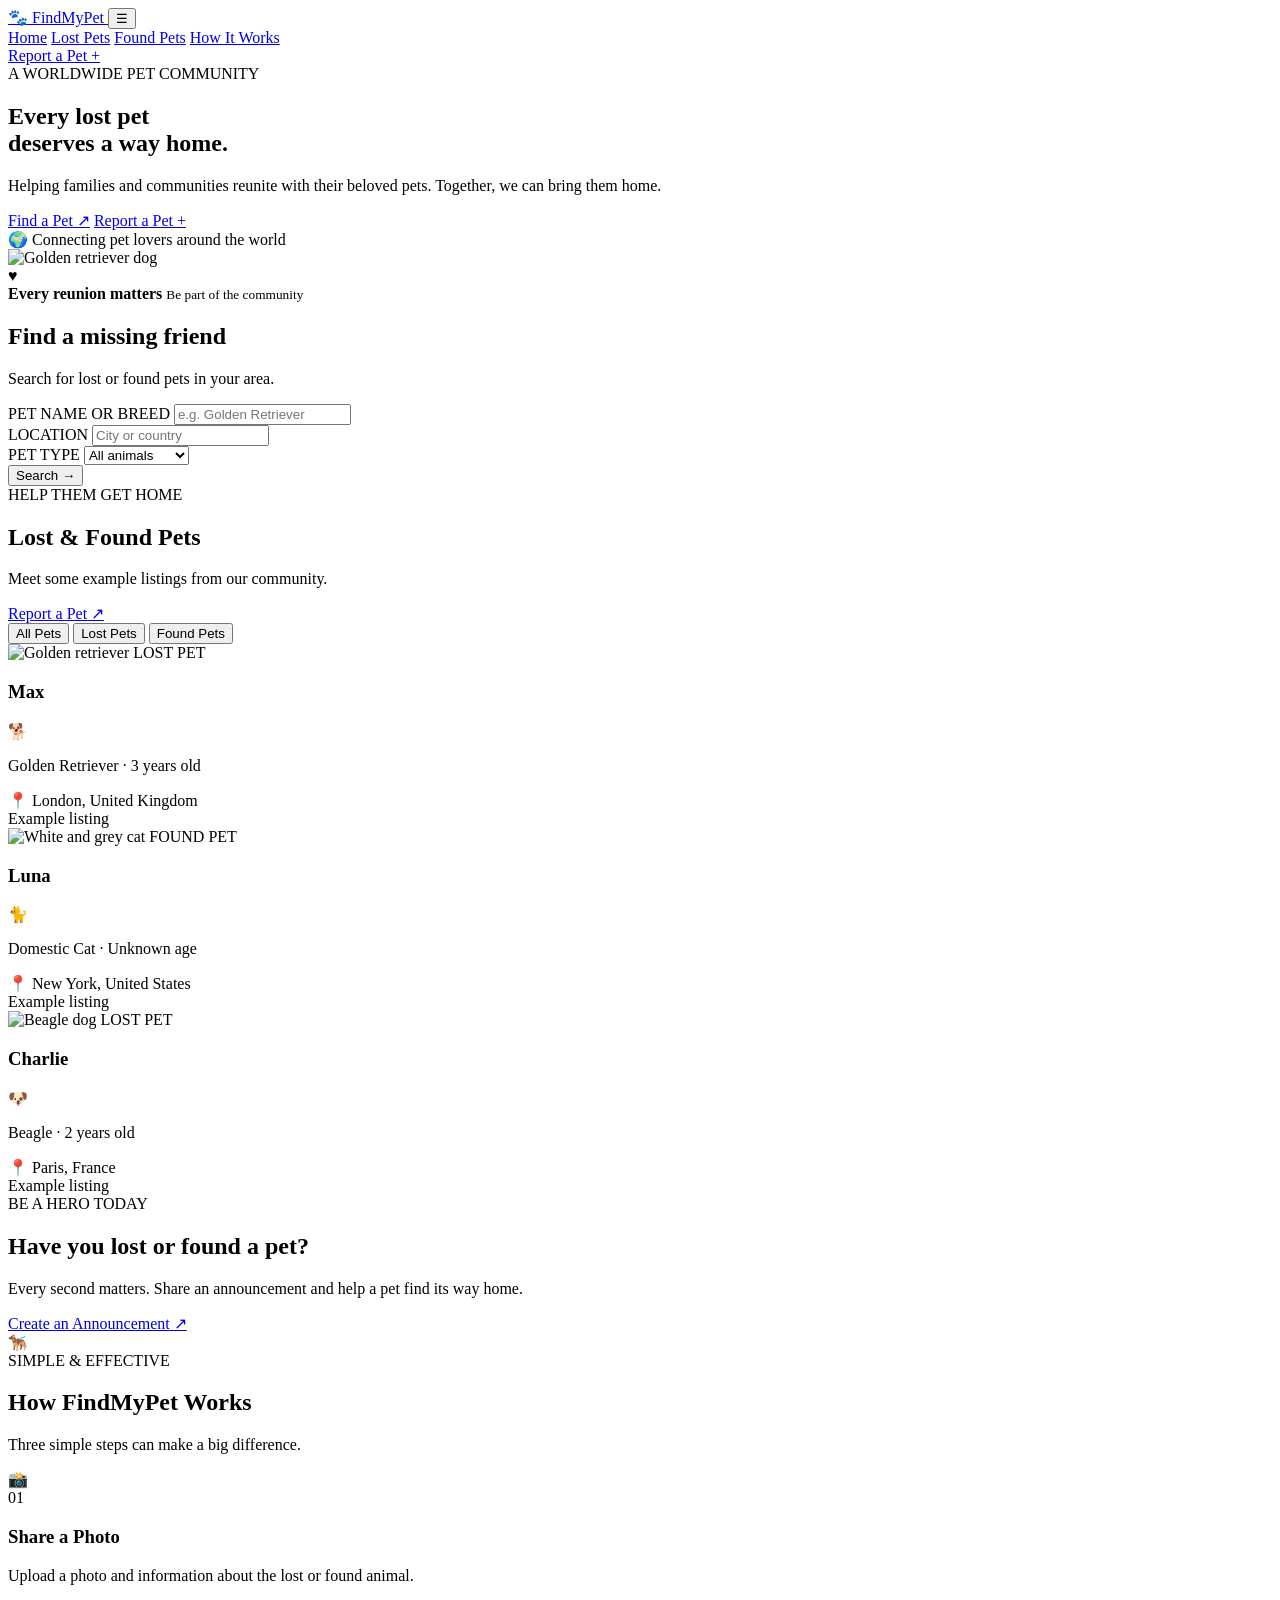
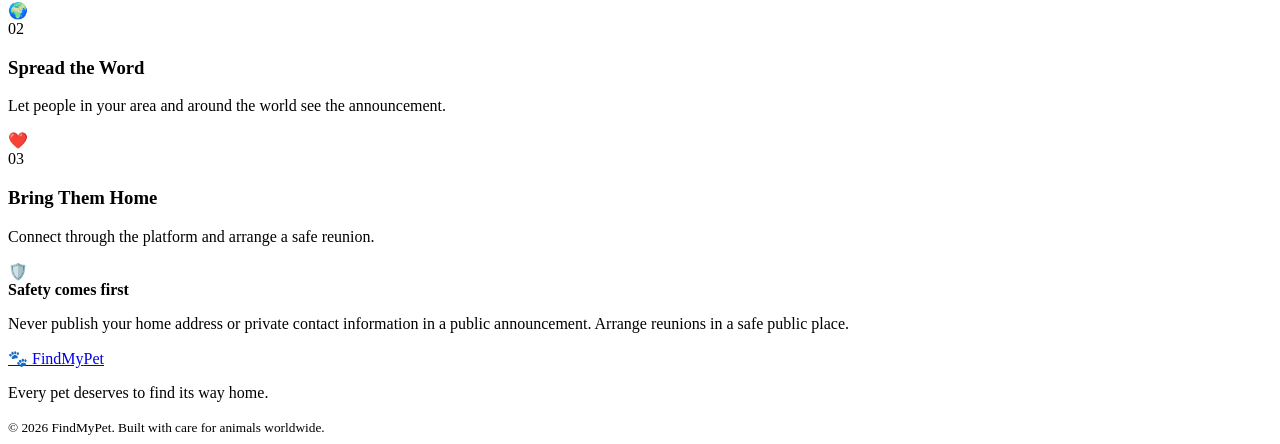
==== index.html @ cc7efad5 "Create index.html for FindMyPet website This HTML file provides the structure for the FindMyPet webs" ====
<!DOCTYPE html>
<html lang="en">
<head>
  <meta charset="UTF-8">
  <meta name="viewport" content="width=device-width, initial-scale=1.0">
  <meta name="description" content="FindMyPet helps reunite lost pets with their families around the world.">
  <title>FindMyPet | Every Pet Deserves a Home</title>
  <link rel="stylesheet" href="style.css">
  <link rel="preconnect" href="https://fonts.googleapis.com">
  <link rel="preconnect" href="https://fonts.gstatic.com" crossorigin>
  <link href="https://fonts.googleapis.com/css2?family=DM+Sans:wght@400;500;600;700;800&family=Manrope:wght@400;500;600;700;800&display=swap" rel="stylesheet">
</head>
<body>

  <header class="header">
    <a href="index.html" class="logo">
      <span class="logo-icon">🐾</span>
      FindMy<span>Pet</span>
    </a>

    <button class="menu-toggle" id="menuToggle" aria-label="Toggle navigation" aria-expanded="false">
      ☰
    </button>

    <nav class="nav" id="mainNav">
      <a href="#home">Home</a>
      <a href="#lost">Lost Pets</a>
      <a href="#found">Found Pets</a>
      <a href="#how">How It Works</a>
    </nav>

    <a href="#report" class="header-btn">Report a Pet +</a>
  </header>

  <main>
    <section class="hero" id="home">
      <div class="hero-content">
        <div class="eyebrow">
          <span class="live-dot"></span>
          A WORLDWIDE PET COMMUNITY
        </div>

        <h1>Every lost pet<br>deserves a <span>way home.</span></h1>

        <p class="hero-description">
          Helping families and communities reunite with their
          beloved pets. Together, we can bring them home.
        </p>

        <div class="hero-buttons">
          <a href="#lost" class="primary-btn">Find a Pet ↗</a>
          <a href="#report" class="secondary-btn">Report a Pet +</a>
        </div>

        <div class="hero-note">
          <span>🌍</span> Connecting pet lovers around the world
        </div>
      </div>

      <div class="hero-image">
        <img
          src="https://images.unsplash.com/photo-1552053831-71594a27632d?w=900"
          alt="Golden retriever dog"
        >
        <div class="image-label">
          <span class="label-icon">♥</span>
          <div>
            <strong>Every reunion matters</strong>
            <small>Be part of the community</small>
          </div>
        </div>
      </div>
    </section>

    <section class="search-section">
      <div class="search-heading">
        <h2>Find a missing friend</h2>
        <p>Search for lost or found pets in your area.</p>
      </div>

      <div class="search-box">
        <div class="search-field">
          <label for="petSearch">PET NAME OR BREED</label>
          <input id="petSearch" type="search" placeholder="e.g. Golden Retriever">
        </div>

        <div class="search-field">
          <label for="petLocation">LOCATION</label>
          <input id="petLocation" type="text" placeholder="City or country">
        </div>

        <div class="search-field">
          <label for="petType">PET TYPE</label>
          <select id="petType">
            <option value="all">All animals</option>
            <option value="dog">Dogs</option>
            <option value="cat">Cats</option>
            <option value="other">Other animals</option>
          </select>
        </div>

        <button class="search-btn" id="searchButton">Search →</button>
      </div>
    </section>

    <section class="pets-section" id="lost">
      <div class="section-top">
        <div>
          <span class="section-tag">HELP THEM GET HOME</span>
          <h2>Lost & Found Pets</h2>
          <p>Meet some example listings from our community.</p>
        </div>
        <a href="#report" class="view-all">Report a Pet ↗</a>
      </div>

      <div class="filter-buttons">
        <button class="filter-btn active" data-filter="all">All Pets</button>
        <button class="filter-btn" data-filter="lost">Lost Pets</button>
        <button class="filter-btn" data-filter="found">Found Pets</button>
      </div>

      <div class="pet-grid" id="petGrid">

        <article class="pet-card" data-status="lost" data-type="dog"
          data-name="Max Golden Retriever" data-location="London United Kingdom">
          <div class="pet-photo">
            <img src="https://images.unsplash.com/photo-1552053831-71594a27632d?w=600"
              alt="Golden retriever">
            <span class="status lost-status">LOST PET</span>
          </div>
          <div class="pet-info">
            <div class="pet-title">
              <h3>Max</h3>
              <span>🐕</span>
            </div>
            <p>Golden Retriever · 3 years old</p>
            <div class="pet-location">📍 London, United Kingdom</div>
            <span class="example-label">Example listing</span>
          </div>
        </article>

        <article class="pet-card" data-status="found" data-type="cat"
          data-name="Luna White Cat" data-location="New York United States">
          <div class="pet-photo">
            <img src="https://images.unsplash.com/photo-1573865526739-10659fec78a5?w=600"
              alt="White and grey cat">
            <span class="status found-status">FOUND PET</span>
          </div>
          <div class="pet-info">
            <div class="pet-title">
              <h3>Luna</h3>
              <span>🐈</span>
            </div>
            <p>Domestic Cat · Unknown age</p>
            <div class="pet-location">📍 New York, United States</div>
            <span class="example-label">Example listing</span>
          </div>
        </article>

        <article class="pet-card" data-status="lost" data-type="dog"
          data-name="Charlie Beagle" data-location="Paris France">
          <div class="pet-photo">
            <img src="https://images.unsplash.com/photo-1505628346881-b72b27e84530?w=600"
              alt="Beagle dog">
            <span class="status lost-status">LOST PET</span>
          </div>
          <div class="pet-info">
            <div class="pet-title">
              <h3>Charlie</h3>
              <span>🐶</span>
            </div>
            <p>Beagle · 2 years old</p>
            <div class="pet-location">📍 Paris, France</div>
            <span class="example-label">Example listing</span>
          </div>
        </article>

      </div>

      <p class="no-results" id="noResults" hidden>
        No matching example listings. Try another search.
      </p>
    </section>

    <section class="report-section" id="report">
      <div class="report-content">
        <span class="section-tag">BE A HERO TODAY</span>
        <h2>Have you lost or found a pet?</h2>
        <p>
          Every second matters. Share an announcement and
          help a pet find its way home.
        </p>
        <a href="report.html" class="primary-btn">Create an Announcement ↗</a>
      </div>
      <div class="report-emoji">🐕‍🦺</div>
    </section>

    <section class="how-section" id="how">
      <div class="section-top centered">
        <div>
          <span class="section-tag">SIMPLE & EFFECTIVE</span>
          <h2>How FindMyPet Works</h2>
          <p>Three simple steps can make a big difference.</p>
        </div>
      </div>

      <div class="steps-grid">
        <div class="step-card">
          <div class="step-icon">📸</div>
          <span class="step-number">01</span>
          <h3>Share a Photo</h3>
          <p>Upload a photo and information about the lost or found animal.</p>
        </div>

        <div class="step-card">
          <div class="step-icon">🌍</div>
          <span class="step-number">02</span>
          <h3>Spread the Word</h3>
          <p>Let people in your area and around the world see the announcement.</p>
        </div>

        <div class="step-card">
          <div class="step-icon">❤️</div>
          <span class="step-number">03</span>
          <h3>Bring Them Home</h3>
          <p>Connect through the platform and arrange a safe reunion.</p>
        </div>
      </div>
    </section>

    <section class="safety-note">
      <span>🛡️</span>
      <div>
        <strong>Safety comes first</strong>
        <p>Never publish your home address or private contact information in a public announcement. Arrange reunions in a safe public place.</p>
      </div>
    </section>

  </main>

  <footer class="footer">
    <a href="#home" class="logo">
      <span class="logo-icon">🐾</span>
      FindMy<span>Pet</span>
    </a>
    <p>Every pet deserves to find its way home.</p>
    <small>© 2026 FindMyPet. Built with care for animals worldwide.</small>
  </footer>

  <script src="script.js"></script>
</body>
</html>
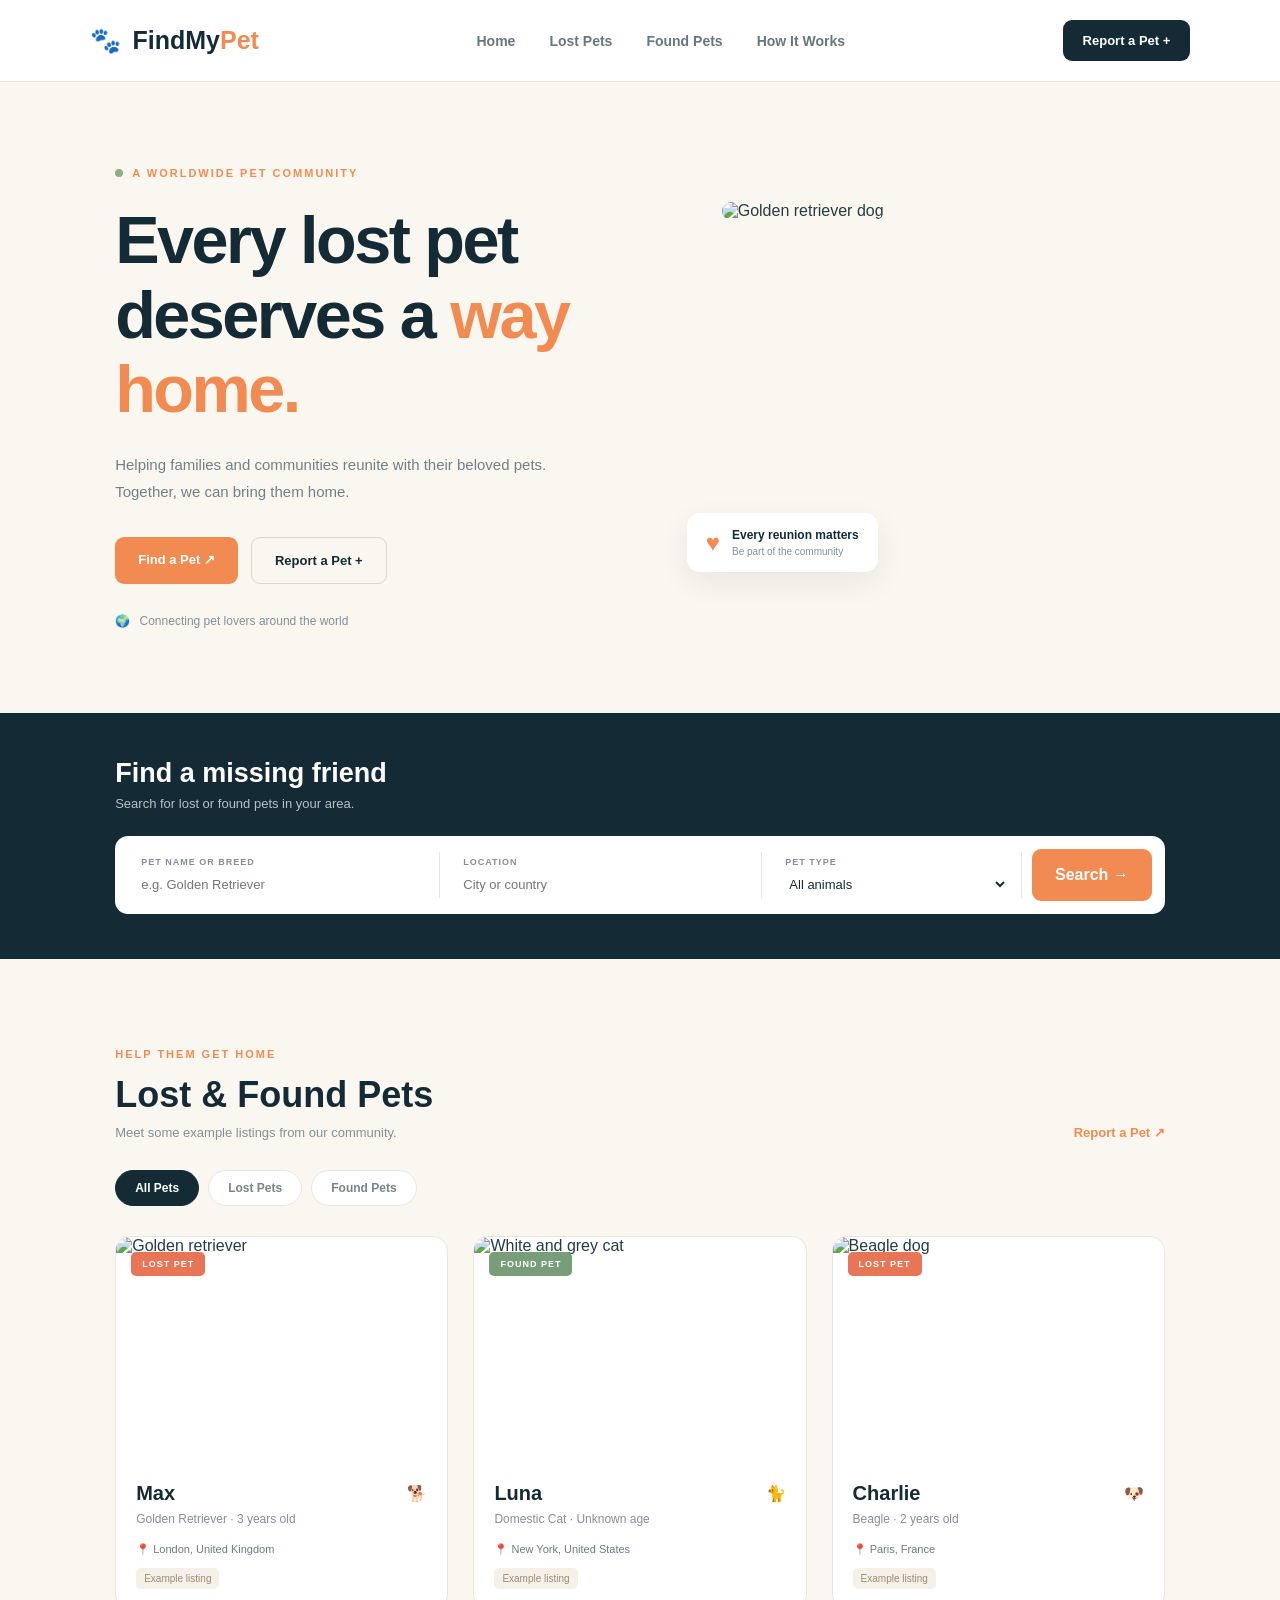
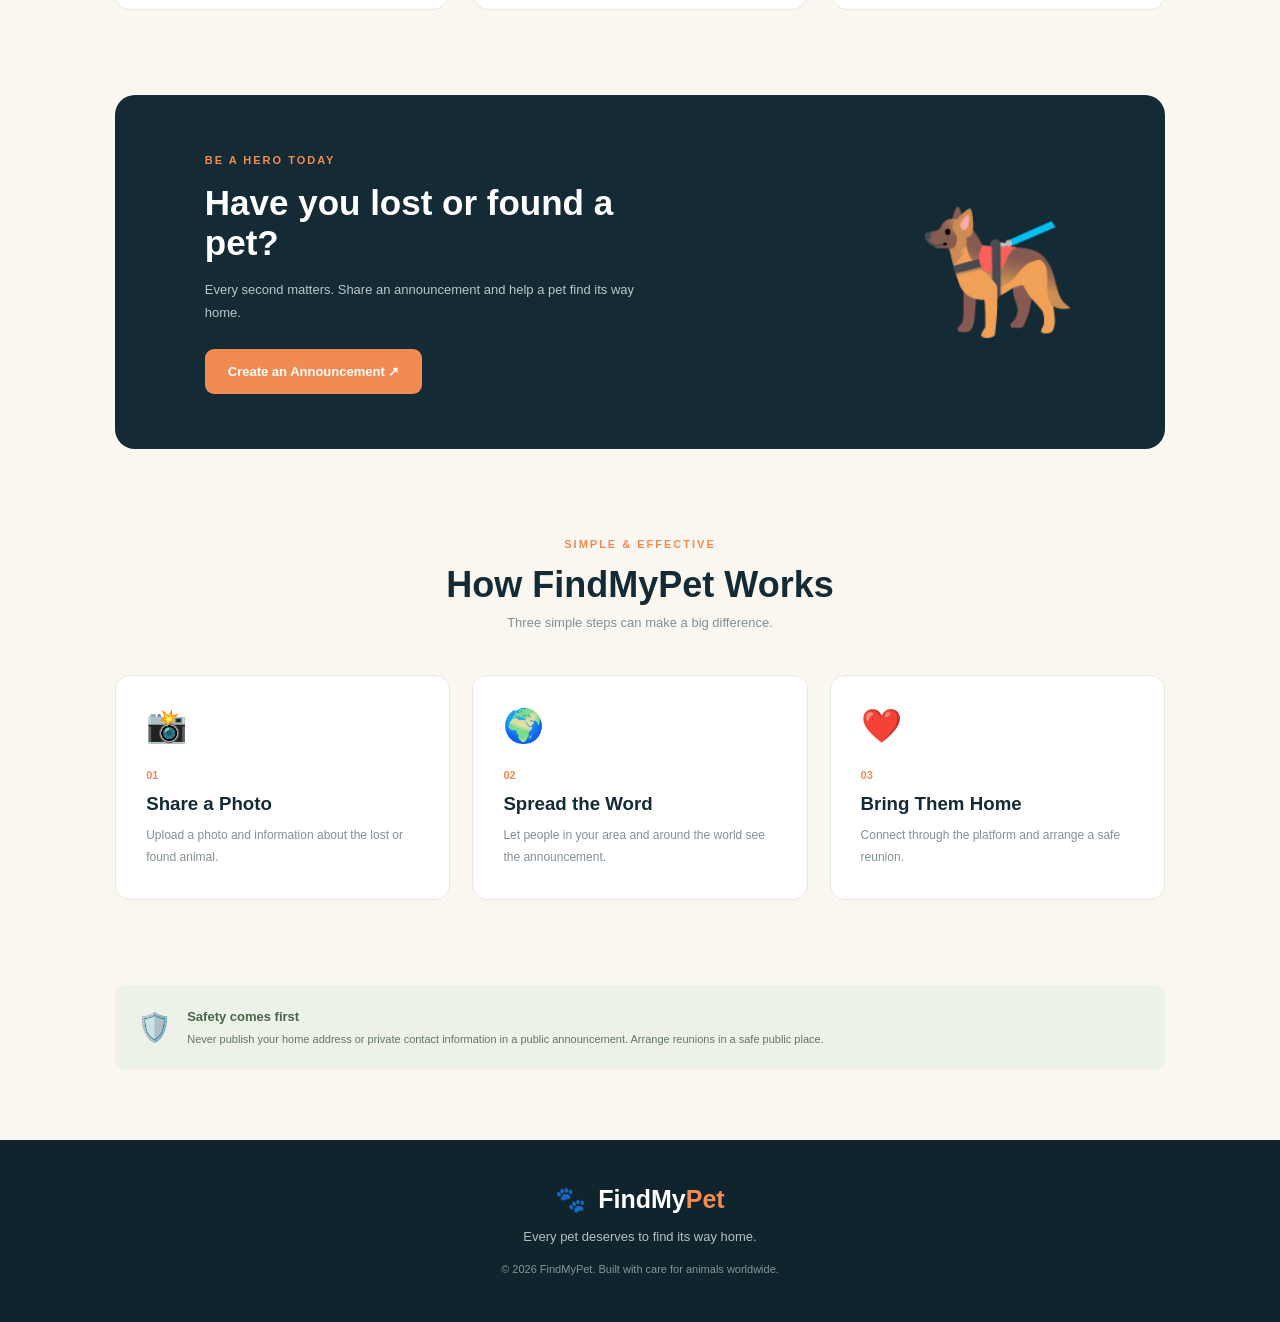
==== commit 9b4f79d3: "Update index.html" ====
--- a/index.html
+++ b/index.html
@@ -246,8 +246,7 @@
     </a>
     <p>Every pet deserves to find its way home.</p>
     <small>© 2026 FindMyPet. Built with care for animals worldwide.</small>
-  </footer>
-
-  <script src="script.js"></script>
+    <script src="https://cdn.jsdelivr.net/npm/@supabase/supabase-js@2"></script>
+<script src="script.js"></script>
 </body>
 </html>
--- a/style.css
+++ b/style.css
@@ -0,0 +1,704 @@
+
+:root {
+  --navy: #142b35;
+  --navy-light: #203d48;
+  --cream: #faf7f0;
+  --white: #ffffff;
+  --orange: #f28b52;
+  --text: #263b43;
+  --muted: #829096;
+  --border: #e9e7e0;
+  --green: #8eae83;
+}
+
+* {
+  margin: 0;
+  padding: 0;
+  box-sizing: border-box;
+}
+
+html {
+  scroll-behavior: smooth;
+}
+
+body {
+  background: var(--cream);
+  color: var(--text);
+  font-family: "DM Sans", sans-serif;
+}
+
+a {
+  text-decoration: none;
+  color: inherit;
+}
+
+button, input, select {
+  font: inherit;
+}
+
+/* HEADER */
+
+.header {
+  height: 82px;
+  padding: 0 7%;
+  display: flex;
+  align-items: center;
+  justify-content: space-between;
+  background: var(--white);
+  border-bottom: 1px solid var(--border);
+  position: sticky;
+  top: 0;
+  z-index: 100;
+}
+
+.logo {
+  font-family: "Manrope", sans-serif;
+  font-size: 25px;
+  font-weight: 800;
+  color: var(--navy);
+}
+
+.logo span:last-child {
+  color: var(--orange);
+}
+
+.logo-icon {
+  margin-right: 5px;
+}
+
+.nav {
+  display: flex;
+  gap: 34px;
+}
+
+.nav a {
+  font-size: 14px;
+  font-weight: 600;
+  color: #66777d;
+  transition: 0.2s;
+}
+
+.nav a:hover {
+  color: var(--orange);
+}
+
+.header-btn {
+  background: var(--navy);
+  color: white;
+  padding: 13px 20px;
+  border-radius: 9px;
+  font-size: 13px;
+  font-weight: 700;
+}
+
+.menu-toggle {
+  display: none;
+  background: none;
+  border: none;
+  font-size: 25px;
+  color: var(--navy);
+  cursor: pointer;
+}
+
+/* HERO */
+
+.hero {
+  padding: 85px 9%;
+  min-height: 530px;
+  display: grid;
+  grid-template-columns: 1.1fr 0.9fr;
+  align-items: center;
+  gap: 65px;
+  background: var(--cream);
+}
+
+.eyebrow, .section-tag {
+  color: var(--orange);
+  font-size: 11px;
+  font-weight: 800;
+  letter-spacing: 2px;
+}
+
+.eyebrow {
+  display: flex;
+  align-items: center;
+  gap: 9px;
+}
+
+.live-dot {
+  width: 8px;
+  height: 8px;
+  background: var(--green);
+  border-radius: 50%;
+}
+
+.hero h1 {
+  font-family: "Manrope", sans-serif;
+  font-size: clamp(43px, 5.2vw, 68px);
+  line-height: 1.12;
+  color: var(--navy);
+  margin: 24px 0;
+  letter-spacing: -2.5px;
+}
+
+.hero h1 span {
+  color: var(--orange);
+}
+
+.hero-description {
+  color: #718087;
+  line-height: 1.8;
+  max-width: 470px;
+  font-size: 15px;
+}
+
+.hero-buttons {
+  display: flex;
+  gap: 13px;
+  margin-top: 32px;
+  flex-wrap: wrap;
+}
+
+.primary-btn, .secondary-btn {
+  display: inline-block;
+  padding: 15px 23px;
+  border-radius: 9px;
+  font-size: 13px;
+  font-weight: 700;
+  transition: 0.25s;
+}
+
+.primary-btn {
+  background: var(--orange);
+  color: white;
+}
+
+.primary-btn:hover {
+  background: #dc7540;
+  transform: translateY(-2px);
+}
+
+.secondary-btn {
+  border: 1px solid #d8d8d0;
+  color: var(--navy);
+}
+
+.secondary-btn:hover {
+  background: white;
+}
+
+.hero-note {
+  margin-top: 30px;
+  color: #829096;
+  font-size: 12px;
+}
+
+.hero-note span {
+  margin-right: 6px;
+}
+
+.hero-image {
+  height: 390px;
+  position: relative;
+}
+
+.hero-image img {
+  width: 100%;
+  height: 100%;
+  object-fit: cover;
+  border-radius: 25px;
+}
+
+.image-label {
+  position: absolute;
+  bottom: 20px;
+  left: -35px;
+  background: white;
+  padding: 15px 19px;
+  display: flex;
+  align-items: center;
+  gap: 12px;
+  border-radius: 13px;
+  box-shadow: 0 10px 30px #00000012;
+}
+
+.label-icon {
+  color: var(--orange);
+  font-size: 24px;
+}
+
+.image-label strong, .image-label small {
+  display: block;
+}
+
+.image-label strong {
+  color: var(--navy);
+  font-size: 12px;
+}
+
+.image-label small {
+  color: var(--muted);
+  font-size: 10px;
+  margin-top: 4px;
+}
+
+/* SEARCH */
+
+.search-section {
+  background: var(--navy);
+  padding: 45px 9%;
+}
+
+.search-heading h2 {
+  color: white;
+  font-family: "Manrope", sans-serif;
+  font-size: 27px;
+}
+
+.search-heading p {
+  color: #b5c2c4;
+  font-size: 13px;
+  margin-top: 7px;
+}
+
+.search-box {
+  margin-top: 25px;
+  padding: 13px;
+  background: white;
+  border-radius: 13px;
+  display: grid;
+  grid-template-columns: 1fr 1fr 0.8fr auto;
+  gap: 10px;
+  align-items: center;
+}
+
+.search-field {
+  padding: 5px 13px;
+  border-right: 1px solid var(--border);
+}
+
+.search-field label {
+  display: block;
+  font-size: 9px;
+  letter-spacing: 1px;
+  font-weight: 800;
+  color: var(--muted);
+  margin-bottom: 8px;
+}
+
+.search-field input, .search-field select {
+  border: none;
+  outline: none;
+  width: 100%;
+  background: transparent;
+  color: var(--navy);
+  font-size: 13px;
+}
+
+.search-btn {
+  border: none;
+  background: var(--orange);
+  color: white;
+  padding: 17px 23px;
+  border-radius: 9px;
+  font-weight: 700;
+  cursor: pointer;
+}
+
+/* PET CARDS */
+
+.pets-section, .how-section {
+  padding: 85px 9%;
+}
+
+.section-top {
+  display: flex;
+  justify-content: space-between;
+  align-items: end;
+  gap: 20px;
+}
+
+.section-top h2 {
+  font-family: "Manrope", sans-serif;
+  font-size: 36px;
+  color: var(--navy);
+  margin-top: 12px;
+}
+
+.section-top p {
+  font-size: 13px;
+  color: var(--muted);
+  margin-top: 9px;
+}
+
+.view-all {
+  font-size: 13px;
+  color: var(--orange);
+  font-weight: 700;
+}
+
+.filter-buttons {
+  display: flex;
+  gap: 9px;
+  margin: 30px 0;
+  flex-wrap: wrap;
+}
+
+.filter-btn {
+  border: 1px solid var(--border);
+  background: white;
+  color: #77858a;
+  padding: 10px 19px;
+  border-radius: 30px;
+  cursor: pointer;
+  font-size: 12px;
+  font-weight: 700;
+}
+
+.filter-btn.active {
+  background: var(--navy);
+  color: white;
+  border-color: var(--navy);
+}
+
+.pet-grid {
+  display: grid;
+  grid-template-columns: repeat(3, 1fr);
+  gap: 25px;
+}
+
+.pet-card {
+  background: white;
+  border: 1px solid var(--border);
+  border-radius: 15px;
+  overflow: hidden;
+  transition: 0.25s;
+}
+
+.pet-card:hover {
+  transform: translateY(-5px);
+  box-shadow: 0 12px 30px #172e3710;
+}
+
+.pet-photo {
+  height: 225px;
+  position: relative;
+  overflow: hidden;
+}
+
+.pet-photo img {
+  width: 100%;
+  height: 100%;
+  object-fit: cover;
+  transition: 0.4s;
+}
+
+.pet-card:hover .pet-photo img {
+  transform: scale(1.05);
+}
+
+.status {
+  position: absolute;
+  top: 15px;
+  left: 15px;
+  padding: 7px 11px;
+  border-radius: 5px;
+  color: white;
+  font-size: 9px;
+  font-weight: 800;
+  letter-spacing: 1px;
+}
+
+.lost-status {
+  background: #e87555;
+}
+
+.found-status {
+  background: #789e79;
+}
+
+.pet-info {
+  padding: 20px;
+}
+
+.pet-title {
+  display: flex;
+  justify-content: space-between;
+  align-items: center;
+}
+
+.pet-title h3 {
+  color: var(--navy);
+  font-family: "Manrope", sans-serif;
+  font-size: 20px;
+}
+
+.pet-info > p {
+  color: var(--muted);
+  font-size: 12px;
+  margin-top: 7px;
+}
+
+.pet-location {
+  color: #697c82;
+  font-size: 11px;
+  margin-top: 17px;
+}
+
+.example-label {
+  display: inline-block;
+  margin-top: 12px;
+  color: #9a8a72;
+  font-size: 10px;
+  background: #f6f1e8;
+  padding: 5px 8px;
+  border-radius: 5px;
+}
+
+.no-results {
+  text-align: center;
+  padding: 35px;
+  color: var(--muted);
+}
+
+/* REPORT BANNER */
+
+.report-section {
+  margin: 0 9%;
+  background: var(--navy);
+  border-radius: 20px;
+  padding: 55px 7%;
+  display: flex;
+  justify-content: space-between;
+  align-items: center;
+  overflow: hidden;
+}
+
+.report-content h2 {
+  color: white;
+  font-family: "Manrope", sans-serif;
+  font-size: 35px;
+  max-width: 480px;
+  margin: 15px 0;
+}
+
+.report-content p {
+  color: #b9c6c8;
+  max-width: 440px;
+  font-size: 13px;
+  line-height: 1.8;
+  margin-bottom: 25px;
+}
+
+.report-emoji {
+  font-size: 125px;
+}
+
+/* HOW IT WORKS */
+
+.centered {
+  justify-content: center;
+  text-align: center;
+}
+
+.steps-grid {
+  display: grid;
+  grid-template-columns: repeat(3, 1fr);
+  gap: 22px;
+  margin-top: 45px;
+}
+
+.step-card {
+  padding: 30px;
+  background: white;
+  border: 1px solid var(--border);
+  border-radius: 15px;
+}
+
+.step-icon {
+  font-size: 33px;
+  margin-bottom: 20px;
+}
+
+.step-number {
+  color: var(--orange);
+  font-size: 11px;
+  font-weight: 800;
+}
+
+.step-card h3 {
+  color: var(--navy);
+  margin: 10px 0;
+  font-family: "Manrope", sans-serif;
+}
+
+.step-card p {
+  color: var(--muted);
+  font-size: 12px;
+  line-height: 1.8;
+}
+
+/* SAFETY */
+
+.safety-note {
+  margin: 0 9% 70px;
+  padding: 22px;
+  background: #edf2e9;
+  border-radius: 12px;
+  display: flex;
+  align-items: center;
+  gap: 15px;
+}
+
+.safety-note > span {
+  font-size: 28px;
+}
+
+.safety-note strong {
+  color: #456747;
+  font-size: 13px;
+}
+
+.safety-note p {
+  color: #627665;
+  font-size: 11px;
+  line-height: 1.7;
+  margin-top: 5px;
+}
+
+/* FOOTER */
+
+.footer {
+  background: #10242d;
+  color: white;
+  padding: 45px 9%;
+  text-align: center;
+}
+
+.footer .logo {
+  color: white;
+}
+
+.footer p {
+  color: #b3c0c2;
+  font-size: 13px;
+  margin: 15px 0;
+}
+
+.footer small {
+  color: #84969b;
+  font-size: 11px;
+}
+
+/* RESPONSIVE */
+
+@media (max-width: 900px) {
+  .nav {
+    gap: 15px;
+  }
+
+  .hero {
+    gap: 30px;
+    padding: 65px 6%;
+  }
+
+  .pet-grid {
+    grid-template-columns: repeat(2, 1fr);
+  }
+
+  .search-box {
+    grid-template-columns: 1fr 1fr;
+  }
+}
+
+@media (max-width: 650px) {
+  .header {
+    height: 70px;
+    padding: 0 5%;
+  }
+
+  .menu-toggle {
+    display: block;
+  }
+
+  .header-btn {
+    display: none;
+  }
+
+  .nav {
+    display: none;
+    position: absolute;
+    top: 70px;
+    left: 0;
+    width: 100%;
+    background: white;
+    padding: 22px;
+    flex-direction: column;
+    border-top: 1px solid var(--border);
+  }
+
+  .nav.open {
+    display: flex;
+  }
+
+  .hero {
+    grid-template-columns: 1fr;
+    padding: 55px 6%;
+  }
+
+  .hero-image {
+    height: 300px;
+  }
+
+  .image-label {
+    left: 10px;
+  }
+
+  .search-section, .pets-section, .how-section {
+    padding: 55px 6%;
+  }
+
+  .search-box {
+    grid-template-columns: 1fr;
+  }
+
+  .search-field {
+    border-right: none;
+    border-bottom: 1px solid var(--border);
+    padding: 12px;
+  }
+
+  .search-btn {
+    width: 100%;
+  }
+
+  .section-top {
+    align-items: start;
+    flex-direction: column;
+  }
+
+  .section-top h2 {
+    font-size: 29px;
+  }
+
+  .pet-grid, .steps-grid {
+    grid-template-columns: 1fr;
+  }
+
+  .report-section {
+    margin: 0 5%;
+    padding: 35px 7%;
+  }
+
+  .report-content h2 {
+    font-size: 28px;
+  }
+
+  .report-emoji {
+    display: none;
+  }
+
+  .safety-note {
+    margin: 0 5% 50px;
+  }
+}
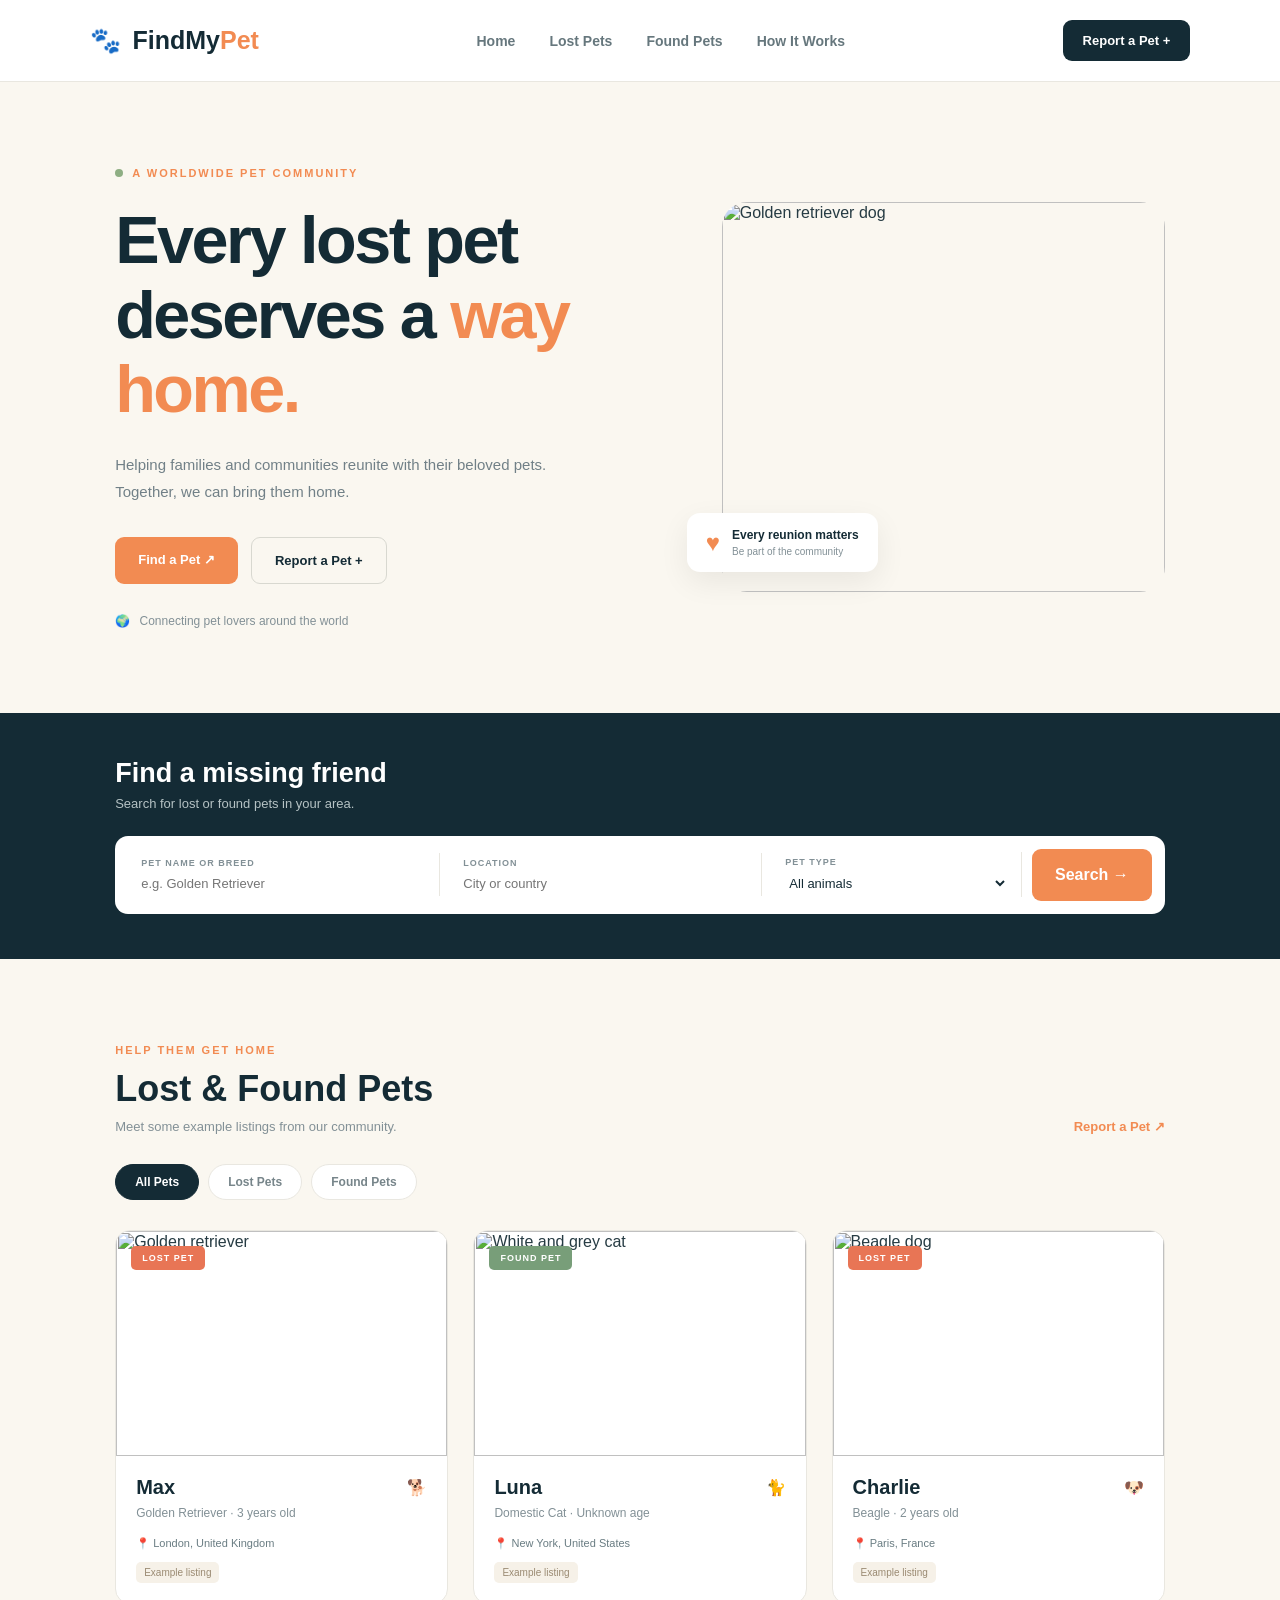
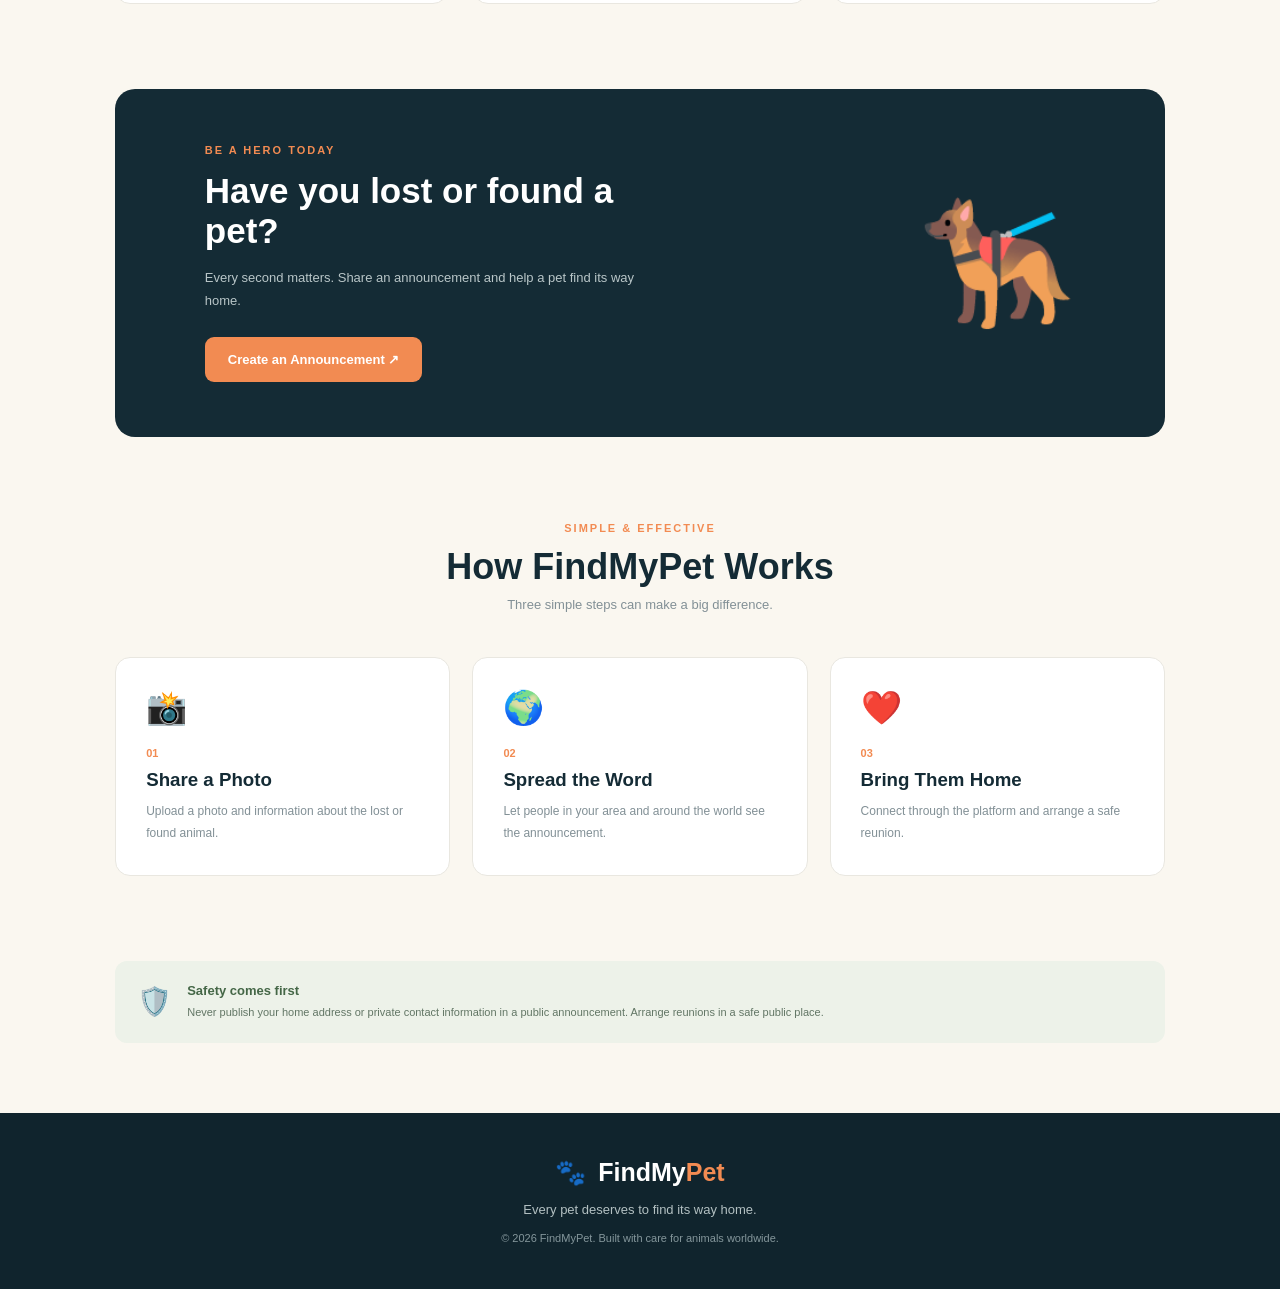
==== commit 297ca0d7: "Fix HTML encoding issues in index.html" ====
--- a/index.html
+++ b/index.html
@@ -1,5 +1,4 @@
 
-<!DOCTYPE html>
 <html lang="en">
 <head>
   <meta charset="UTF-8">
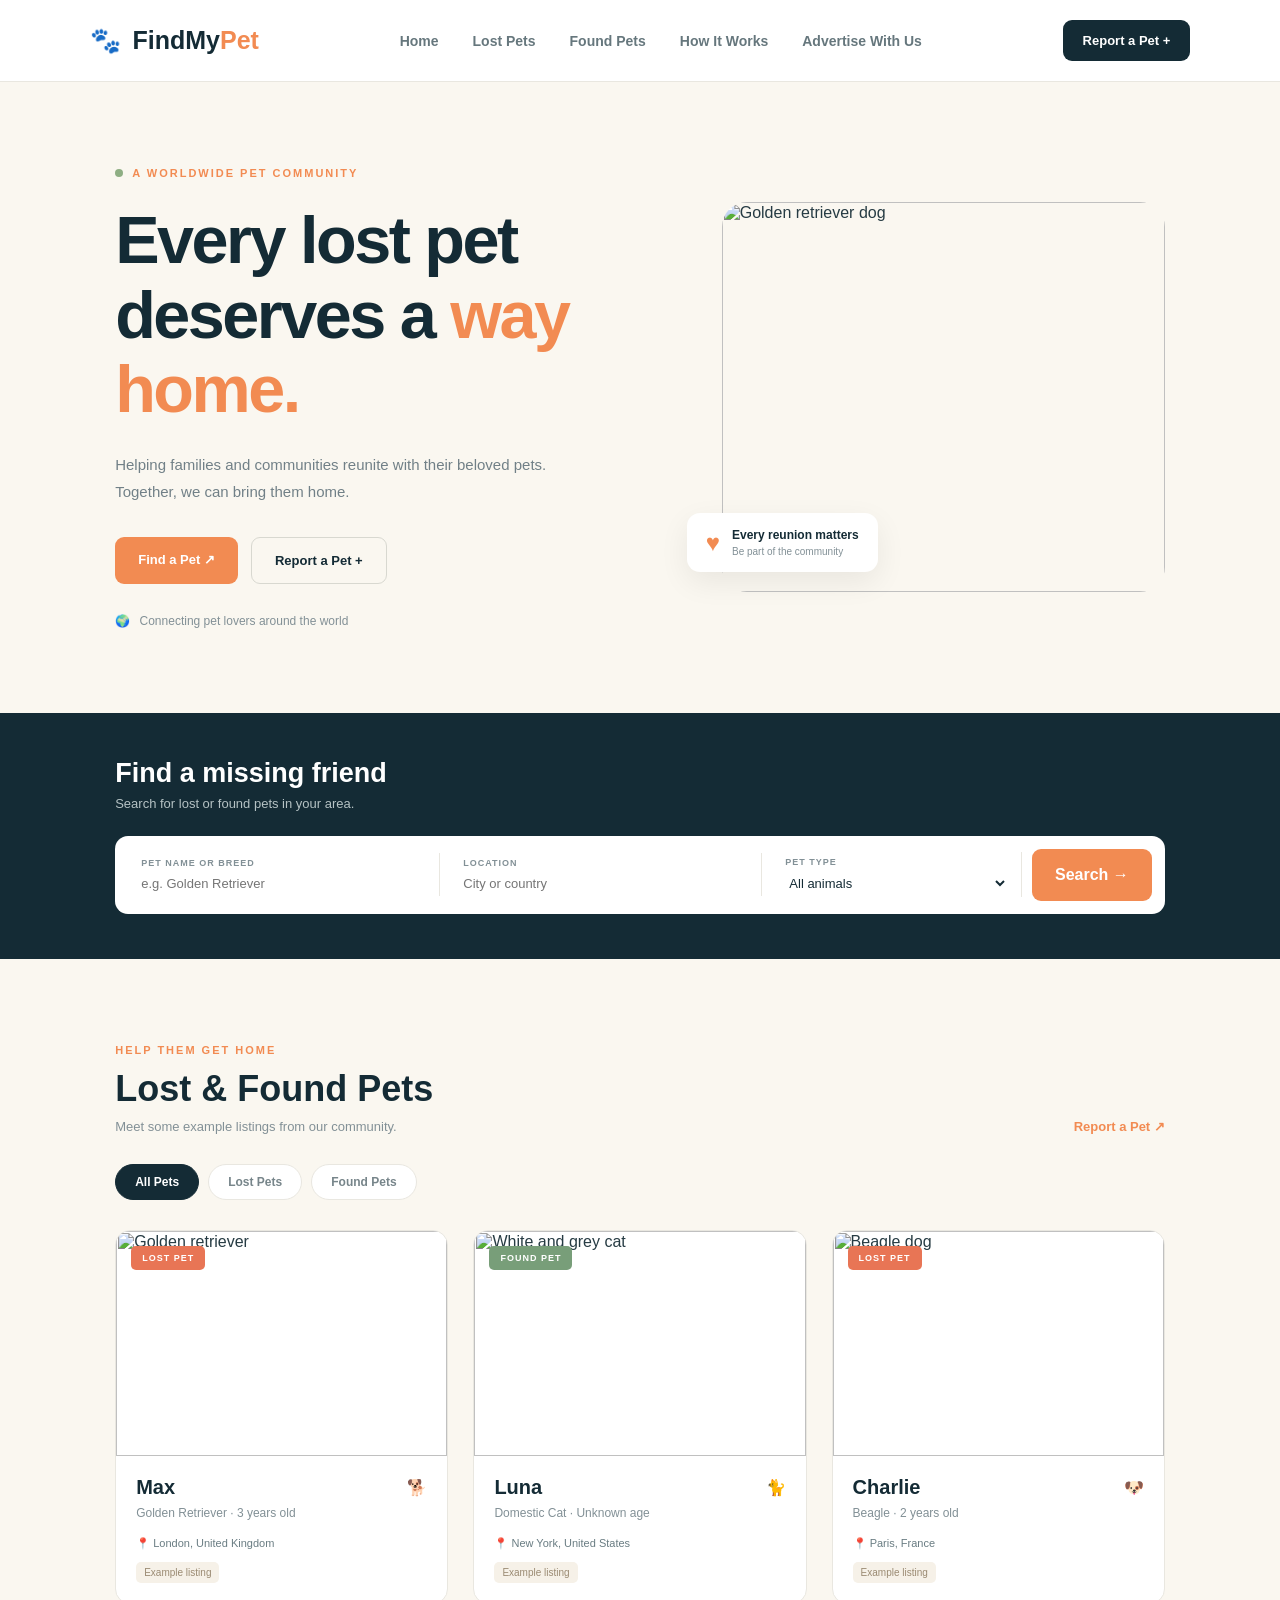
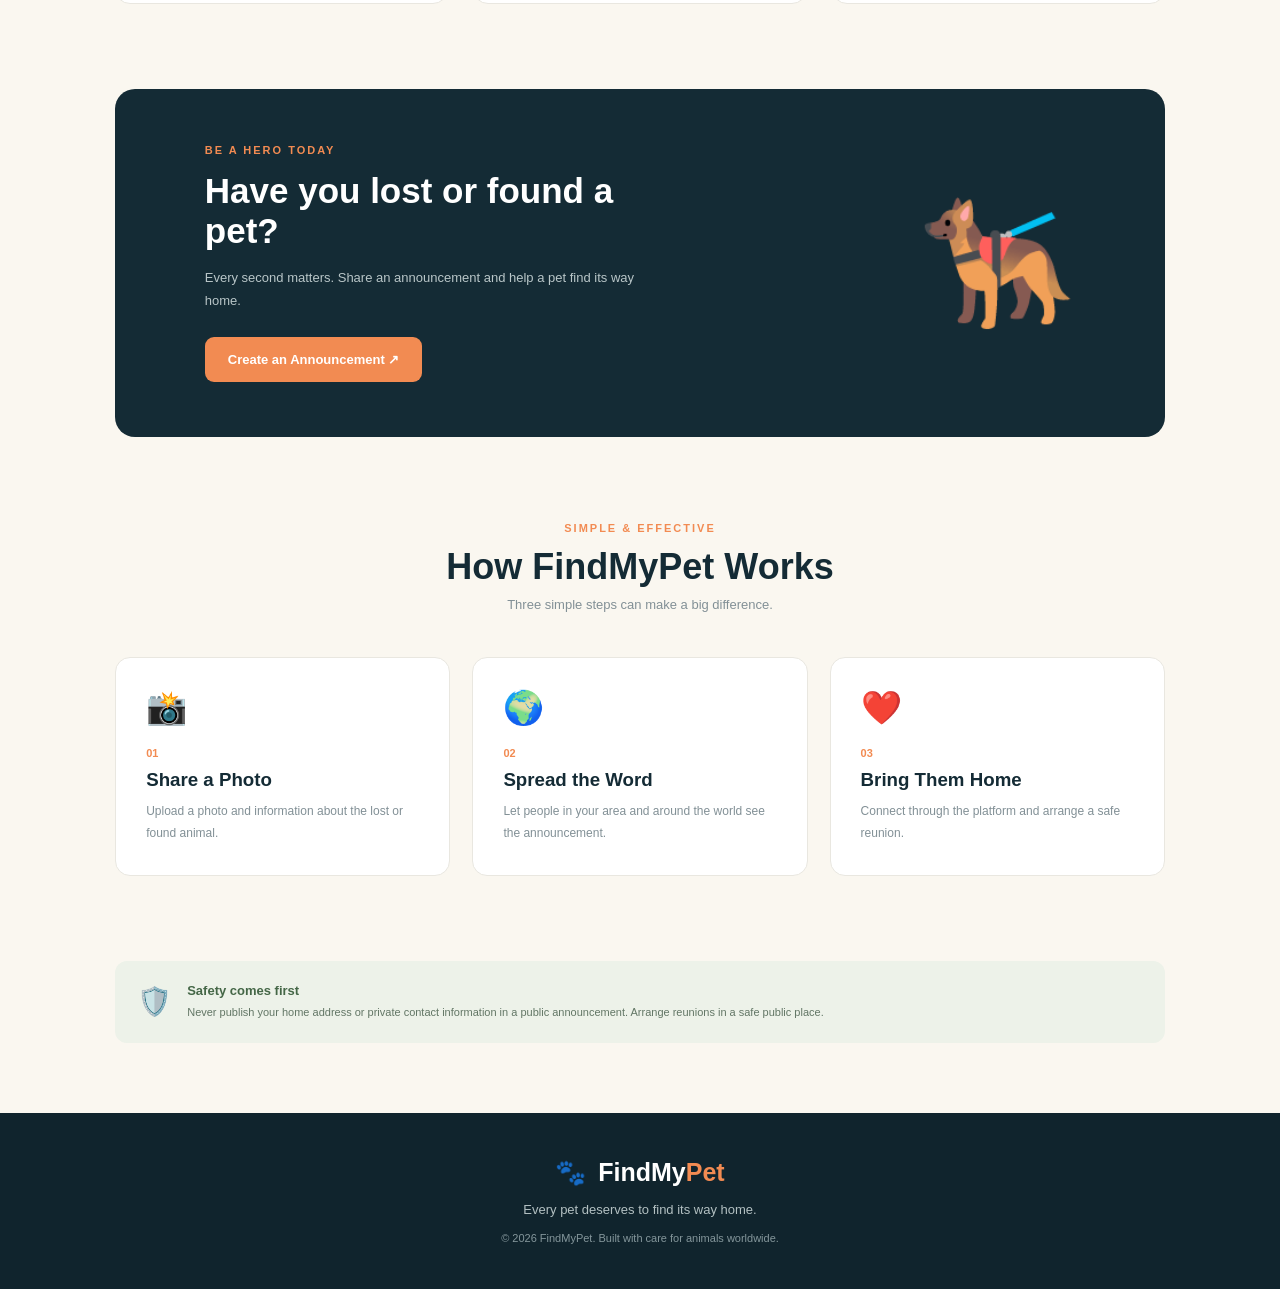
==== commit c4ab3bd9: "Add 'Advertise With Us' link to navigation" ====
--- a/index.html
+++ b/index.html
@@ -27,6 +27,7 @@
       <a href="#lost">Lost Pets</a>
       <a href="#found">Found Pets</a>
       <a href="#how">How It Works</a>
+      <a href="advertiser.html">Advertise With Us</a>
     </nav>
 
     <a href="#report" class="header-btn">Report a Pet +</a>
